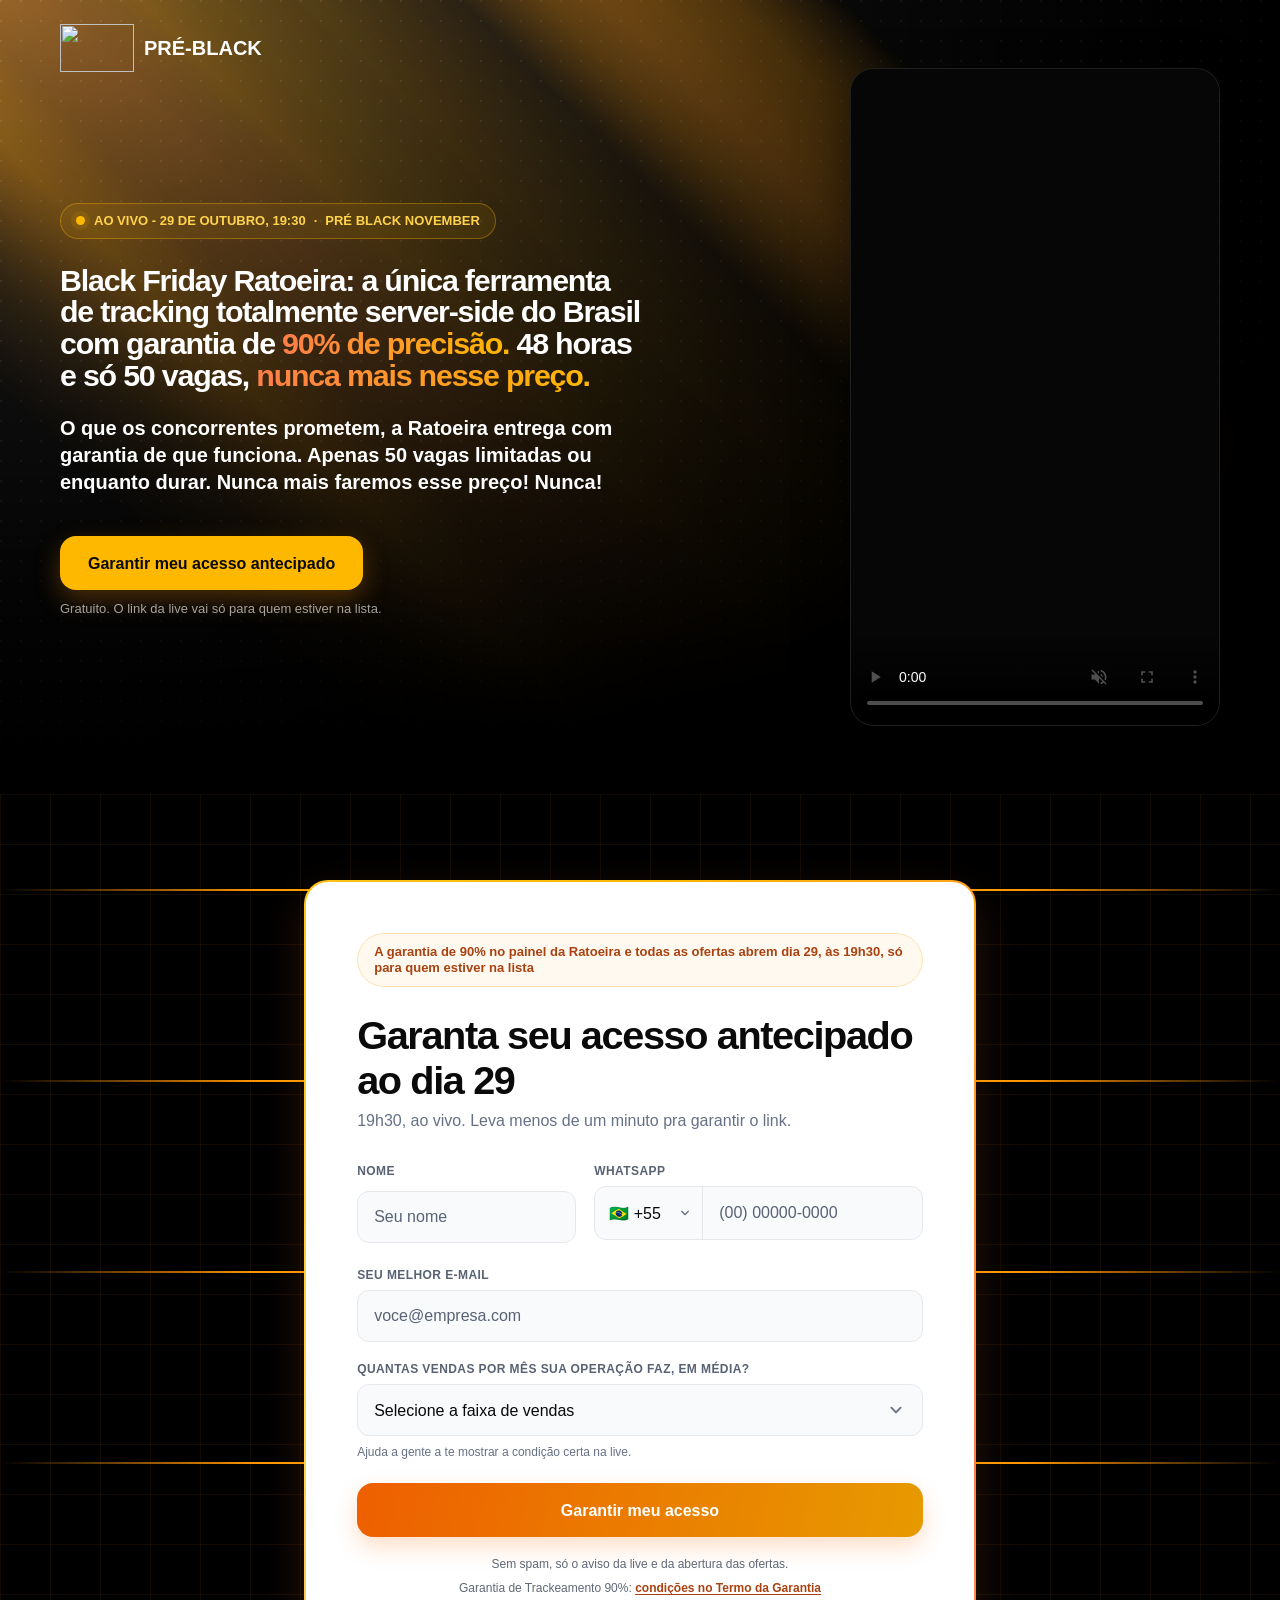
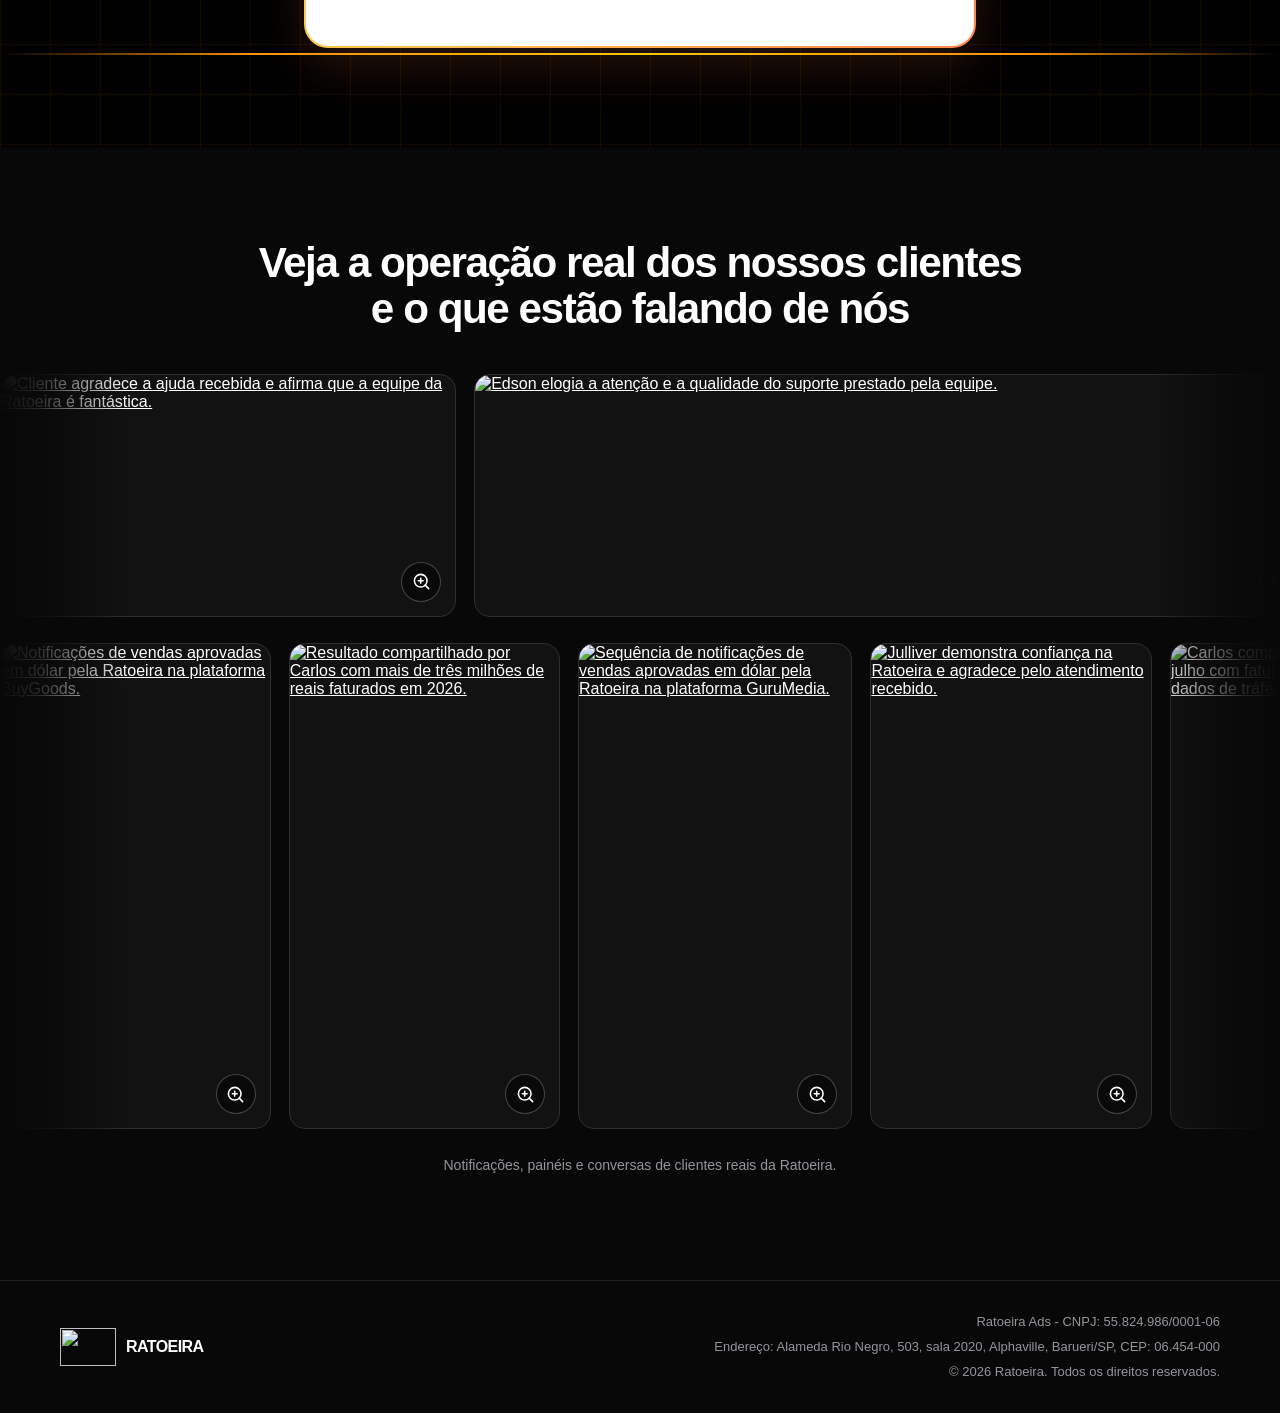
==== index.html @ d74f78f3 "feat: versão 3 (variante A/B) — headline de oferta direta, prova de escassez e novo background da se" ====
<!doctype html>
<html lang="pt-BR">
  <head>
    <!-- Google Tag Manager -->
    <script>(function(w,d,s,l,i){w[l]=w[l]||[];w[l].push({'gtm.start':new Date().getTime(),event:'gtm.js'});var f=d.getElementsByTagName(s)[0],j=d.createElement(s),dl=l!='dataLayer'?'&l='+l:'';j.async=true;j.src='https://www.googletagmanager.com/gtm.js?id='+i+dl;f.parentNode.insertBefore(j,f);})(window,document,'script','dataLayer','GTM-W9MQ5VQT');</script>
    <!-- End Google Tag Manager -->
    <meta charset="utf-8" />
    <meta name="viewport" content="width=device-width, initial-scale=1" />
    <meta name="theme-color" content="#fff7ed" />
    <meta name="description" content="Pré-Black Ratoeira · 29/10 às 19h30 | Garantia de 90% de trackeamento" />
    <meta property="og:title" content="Pré-Black Ratoeira · 29/10 às 19h30 | Garantia de 90% de trackeamento" />
    <meta property="og:description" content="Pré-Black Ratoeira · 29/10 às 19h30 | Garantia de 90% de trackeamento" />
    <meta property="og:type" content="website" />
    <meta property="og:url" content="https://black-ratoeira.com.br" />
    <title>Pré-Black Ratoeira · 29/10 às 19h30 | Garantia de 90% de trackeamento</title>
    <link rel="canonical" href="https://black-ratoeira.com.br" />
    <link rel="icon" href="assets/favicon.ico" sizes="any" />
    <link rel="icon" type="image/png" sizes="32x32" href="assets/favicon-32x32.png" />
    <link rel="apple-touch-icon" sizes="180x180" href="assets/apple-touch-icon.png" />
    <link rel="preload" href="assets/hero-video-poster.webp?v=2" as="image" type="image/webp" />
    <link rel="preload" href="assets/ratoeira-mark.png" as="image" />
    <link rel="preload" href="assets/inter-extra-bold.ttf" as="font" type="font/ttf" crossorigin />
    <link rel="stylesheet" href="styles.css?v=21" />
    <script src="script.js?v=8" defer></script>
    <script src="scanner.js" defer></script>
    <script src="testimonials.js?v=12" defer></script>
  </head>
  <body id="top">
    <!-- Google Tag Manager (noscript) -->
    <noscript><iframe src="https://www.googletagmanager.com/ns.html?id=GTM-W9MQ5VQT" height="0" width="0" style="display:none;visibility:hidden"></iframe></noscript>
    <!-- End Google Tag Manager (noscript) -->
    <!--
      THESIS: A campanha transforma dado real em decisão clara, sem reproduzir a landing page genérica de contagem regressiva e desconto inventado.
      OWN-WORLD: Creme pontilhado, preto profundo, dourado e laranja; tipografia sans pesada, superfícies brancas suaves e controles compactos.
      STORY: O visitante entende a oferta, identifica Ads/Pages/Hub, cadastra seu interesse e encontra prova social editorial para futura validação.
      FIRST VIEWPORT: Logo e argumento à esquerda, vídeo vertical à direita e CTA visível sem rolagem; largura contida para monitores grandes.
      FORM: Página de captação direta, primeira estrutura derivada do screenshot aprovado; seed key: supplied-current-page-recreation.
      FINISH: unreviewed and undocumented is unfinished; this build ends with the finish review, the verdict, and DESIGN.md
    -->
    <svg class="icon-defs" aria-hidden="true">
      <symbol id="star-icon" viewBox="0 0 24 24">
        <path d="m12 2.6 2.83 5.74 6.34.92-4.59 4.47 1.08 6.31L12 17.06l-5.66 2.98 1.08-6.31-4.59-4.47 6.34-.92L12 2.6Z" />
      </symbol>
      <symbol id="zoom-in-icon" viewBox="0 0 24 24">
        <circle cx="11" cy="11" r="8" />
        <path d="m21 21-4.35-4.35M11 8v6M8 11h6" />
      </symbol>
    </svg>
    <a class="skip-link" href="#oferta">Ir para o formulário</a>

    <main>
      <section class="hero" aria-labelledby="hero-title">
        <div class="hero__bg" aria-hidden="true">
          <div class="hero__streak hero__streak--1"></div>
          <div class="hero__streak hero__streak--2"></div>
          <div class="hero__streak hero__streak--3"></div>
          <div class="hero__streak hero__streak--4"></div>
          <div class="hero__streak hero__streak--5"></div>
          <div class="hero__dots"></div>
        </div>
        <div class="container hero__grid">
          <div class="hero__copy">
            <a class="brand" href="#top" aria-label="Pré-Black — início">
              <img src="assets/ratoeira-mark.png" width="660" height="467" alt="" />
              <span>PRÉ-BLACK</span>
            </a>

            <p class="campaign-badge">
              <span class="campaign-badge__dot" aria-hidden="true"></span>
              <span class="campaign-badge__copy">
                <span>AO VIVO - 29 DE OUTUBRO, 19:30</span>
                <span class="campaign-badge__separator" aria-hidden="true">·</span>
                <span>PRÉ BLACK NOVEMBER</span>
              </span>
            </p>

            <h1 id="hero-title" class="hero-title--v3">
              <span class="hero-title__line">Black Friday Ratoeira: a única ferramenta de</span>
              <span class="hero-title__line">tracking totalmente server-side do Brasil</span>
              <span class="hero-title__line">com garantia de <em>90% de precisão.</em></span>
              <span class="hero-title__line hero-title__line--break">48 horas e só 50 vagas,</span>
              <span class="hero-title__line"><em>nunca mais nesse preço.</em></span>
            </h1>
            <p class="hero__lead">O que os concorrentes prometem, a Ratoeira entrega com garantia de que funciona. Apenas 50 vagas limitadas ou enquanto durar. Nunca mais faremos esse preço! Nunca!</p>
            <a class="button button--primary" href="#oferta" data-track="hero-cta">Garantir meu acesso antecipado</a>
            <p class="hero__microcopy">Gratuito. O link da live vai só para quem estiver na lista.</p>
          </div>

          <div class="video-card">
            <video controls autoplay muted playsinline preload="auto" poster="assets/hero-video-poster.webp?v=2" aria-label="Vídeo sobre a garantia de trackeamento da Ratoeira">
              <source src="assets/hero-video.mp4" type="video/mp4" />
              Seu navegador não suporta a reprodução deste vídeo.
            </video>
          </div>
        </div>
      </section>

      <section class="offer" id="oferta" aria-labelledby="offer-title">
        <div class="offer__bg" aria-hidden="true">
          <canvas id="offer-scanner"></canvas>
          <div class="offer-v3-bg"></div>
          <div class="offer-v3-grid"></div>
          <div class="offer-v3-lines">
            <div class="offer-v3-lines__row" style="top: 10%"><div class="offer-v3-beam"></div></div>
            <div class="offer-v3-lines__row" style="top: 30%"><div class="offer-v3-beam"></div></div>
            <div class="offer-v3-lines__row" style="top: 50%"><div class="offer-v3-beam"></div></div>
            <div class="offer-v3-lines__row" style="top: 70%"><div class="offer-v3-beam"></div></div>
            <div class="offer-v3-lines__row" style="top: 90%"><div class="offer-v3-beam"></div></div>
          </div>
          <div class="offer-v3-corners">
            <svg class="offer-v3-corners__svg offer-v3-corners__svg--left" viewBox="0 0 120 60" stroke="#ff9500" stroke-width="2" fill="none" stroke-dasharray="50"><path d="M120 0 L20 0 Q0 0 0 20 L0 60" /></svg>
            <svg class="offer-v3-corners__svg offer-v3-corners__svg--right" viewBox="0 0 120 60" stroke="#ff9500" stroke-width="2" fill="none" stroke-dasharray="50"><path d="M120 0 L20 0 Q0 0 0 20 L0 60" /></svg>
          </div>
        </div>
        <div class="form-card">
          <p class="form-card__badge">A garantia de 90% no painel da Ratoeira e todas as ofertas abrem dia 29, às 19h30, só para quem estiver na lista</p>
          <h2 id="offer-title">Garanta seu acesso antecipado ao dia 29</h2>
          <p class="form-card__intro">19h30, ao vivo. Leva menos de um minuto pra garantir o link.</p>

          <form class="lead-form" name="black-friday-leads" method="post" action="/" data-netlify="true" data-webhook="https://n8n.srv1145908.hstgr.cloud/webhook/black-friday-2026" netlify-honeypot="website">
            <input type="hidden" name="form-name" value="black-friday-leads" />
            <input type="hidden" name="lead_id" />
            <p class="honeypot"><label>Não preencha este campo: <input name="website" autocomplete="off" tabindex="-1" /></label></p>
            <input type="hidden" name="utm_source" />
            <input type="hidden" name="utm_medium" />
            <input type="hidden" name="utm_campaign" />
            <input type="hidden" name="utm_term" />
            <input type="hidden" name="utm_content" />

            <div class="form-row">
              <div class="field">
                <label for="name">Nome</label>
                <input id="name" name="name" type="text" autocomplete="name" placeholder="Seu nome" required />
              </div>
              <div class="field">
                <label for="whatsapp">WhatsApp</label>
                <div class="phone-group">
                  <div class="select-wrap phone-group__ddi">
                    <select id="ddi" name="ddi" aria-label="DDI do país">
                      <option value="+55" selected>🇧🇷 +55</option>
                      <option value="+351">🇵🇹 +351</option>
                      <option value="+1">🇺🇸 +1</option>
                      <option value="+54">🇦🇷 +54</option>
                      <option value="+56">🇨🇱 +56</option>
                      <option value="+57">🇨🇴 +57</option>
                      <option value="+52">🇲🇽 +52</option>
                      <option value="+598">🇺🇾 +598</option>
                      <option value="+595">🇵🇾 +595</option>
                      <option value="+51">🇵🇪 +51</option>
                      <option value="+34">🇪🇸 +34</option>
                      <option value="+44">🇬🇧 +44</option>
                      <option value="+49">🇩🇪 +49</option>
                      <option value="+33">🇫🇷 +33</option>
                      <option value="+39">🇮🇹 +39</option>
                    </select>
                    <svg viewBox="0 0 24 24" aria-hidden="true"><path d="m7 9.5 5 5 5-5" fill="none" stroke="currentColor" stroke-width="2" stroke-linecap="round" stroke-linejoin="round" /></svg>
                  </div>
                  <input id="whatsapp" name="whatsapp" type="tel" inputmode="tel" autocomplete="tel-national" placeholder="(00) 00000-0000" aria-describedby="whatsapp-help whatsapp-error" required />
                </div>
                <span class="sr-only" id="whatsapp-help">Informe DDD e número do WhatsApp.</span>
                <span class="field-error" id="whatsapp-error"></span>
              </div>
            </div>

            <div class="field">
              <label for="email">Seu melhor e-mail</label>
              <input id="email" name="email" type="email" autocomplete="email" placeholder="voce@empresa.com" required />
            </div>

            <div class="field">
              <label for="vendas">Quantas vendas por mês sua operação faz, em média?</label>
              <div class="select-wrap">
                <select id="vendas" name="vendas" aria-describedby="vendas-help" required>
                  <option value="" selected disabled>Selecione a faixa de vendas</option>
                  <option value="Até 1.000">Até 1.000</option>
                  <option value="De 1.000 a 2.500">De 1.000 a 2.500</option>
                  <option value="De 2.500 a 5.000">De 2.500 a 5.000</option>
                  <option value="De 5.000 a 15.000">De 5.000 a 15.000</option>
                  <option value="Acima de 15.000">Acima de 15.000</option>
                </select>
                <svg viewBox="0 0 24 24" aria-hidden="true"><path d="m7 9.5 5 5 5-5" fill="none" stroke="currentColor" stroke-width="2" stroke-linecap="round" stroke-linejoin="round" /></svg>
              </div>
              <span class="field-help" id="vendas-help">Ajuda a gente a te mostrar a condição certa na live.</span>
            </div>

            <button class="button button--submit" type="submit" data-track="form-submit">
              <span>Garantir meu acesso</span>
              <span class="button__loader" aria-hidden="true"></span>
            </button>
            <p class="form-message" role="status" aria-live="polite"></p>
            <p class="privacy-note">
              Sem spam, só o aviso da live e da abertura das ofertas.
              <span class="privacy-note__terms">Garantia de Trackeamento 90%: <a href="/termo-garantia" target="_blank" rel="noopener noreferrer">condições no <span class="privacy-note__terms-title">Termo da Garantia</span></a></span>
            </p>
          </form>
        </div>
      </section>

      <section class="testimonials" aria-labelledby="testimonials-title">
        <div class="container testimonials__inner">
          <div class="testimonials__header">
            <h2 id="testimonials-title">Veja a operação real dos nossos clientes<br />e o que estão falando de nós</h2>
          </div>
        </div>

        <div class="testimonial-marquee testimonial-marquee--landscape" tabindex="0" aria-label="Depoimentos horizontais em movimento. No celular, deslize para navegar mais rápido; mantenha o foco para pausar.">
          <div class="testimonial-track">
            <div class="testimonial-set">
              <a class="testimonial-card testimonial-card--landscape" style="--testimonial-ratio: 559 / 298" href="assets/testimonial-feedback-fantasticos.webp" target="_blank" rel="noopener" aria-label="Abrir o depoimento sobre o atendimento em tamanho completo">
                <img src="assets/testimonial-feedback-fantasticos.webp" width="559" height="298" loading="lazy" decoding="async" alt="Cliente agradece a ajuda recebida e afirma que a equipe da Ratoeira é fantástica." />
                <span class="testimonial-card__zoom" aria-hidden="true"><svg><use href="#zoom-in-icon" /></svg></span>
              </a>
              <a class="testimonial-card testimonial-card--landscape" style="--testimonial-ratio: 1055 / 305" href="assets/testimonial-edson-suporte.webp" target="_blank" rel="noopener" aria-label="Abrir o depoimento de Edson em tamanho completo">
                <img src="assets/testimonial-edson-suporte.webp" width="1055" height="305" loading="lazy" decoding="async" alt="Edson elogia a atenção e a qualidade do suporte prestado pela equipe." />
                <span class="testimonial-card__zoom" aria-hidden="true"><svg><use href="#zoom-in-icon" /></svg></span>
              </a>
              <a class="testimonial-card testimonial-card--landscape" style="--testimonial-ratio: 1215 / 399" href="assets/testimonial-luise-atendimento.webp" target="_blank" rel="noopener" aria-label="Abrir o depoimento sobre o atendimento de Luise em tamanho completo">
                <img src="assets/testimonial-luise-atendimento.webp" width="1215" height="399" loading="lazy" decoding="async" alt="Cliente compara o atendimento da Ratoeira com outra ferramenta e dá nota máxima à equipe." />
                <span class="testimonial-card__zoom" aria-hidden="true"><svg><use href="#zoom-in-icon" /></svg></span>
              </a>
            </div>
          </div>
        </div>

        <div class="testimonial-marquee testimonial-marquee--portrait" tabindex="0" aria-label="Depoimentos verticais em movimento. No celular, deslize para navegar mais rápido; mantenha o foco para pausar.">
          <div class="testimonial-track">
            <div class="testimonial-set">
              <a class="testimonial-card testimonial-card--portrait" style="--testimonial-ratio: 937 / 1683" href="assets/testimonial-vendas-buygoods.webp" target="_blank" rel="noopener" aria-label="Abrir o registro de vendas aprovadas na BuyGoods em tamanho completo">
                <img src="assets/testimonial-vendas-buygoods.webp" width="937" height="1683" loading="lazy" decoding="async" alt="Notificações de vendas aprovadas em dólar pela Ratoeira na plataforma BuyGoods." />
                <span class="testimonial-card__zoom" aria-hidden="true"><svg><use href="#zoom-in-icon" /></svg></span>
              </a>
              <a class="testimonial-card testimonial-card--portrait" style="--testimonial-ratio: 938 / 1682" href="assets/testimonial-faturamento-carlos.webp" target="_blank" rel="noopener" aria-label="Abrir o resultado de faturamento de Carlos em tamanho completo">
                <img src="assets/testimonial-faturamento-carlos.webp" width="938" height="1682" loading="lazy" decoding="async" alt="Resultado compartilhado por Carlos com mais de três milhões de reais faturados em 2026." />
                <span class="testimonial-card__zoom" aria-hidden="true"><svg><use href="#zoom-in-icon" /></svg></span>
              </a>
              <a class="testimonial-card testimonial-card--portrait" style="--testimonial-ratio: 941 / 1668" href="assets/testimonial-vendas-gurumedia.webp" target="_blank" rel="noopener" aria-label="Abrir o registro de vendas aprovadas na GuruMedia em tamanho completo">
                <img src="assets/testimonial-vendas-gurumedia.webp" width="941" height="1668" loading="lazy" decoding="async" alt="Sequência de notificações de vendas aprovadas em dólar pela Ratoeira na plataforma GuruMedia." />
                <span class="testimonial-card__zoom" aria-hidden="true"><svg><use href="#zoom-in-icon" /></svg></span>
              </a>
              <a class="testimonial-card testimonial-card--portrait" style="--testimonial-ratio: 1080 / 1865" href="assets/testimonial-julliver-atendimento.webp" target="_blank" rel="noopener" aria-label="Abrir o depoimento de Julliver em tamanho completo">
                <img src="assets/testimonial-julliver-atendimento.webp" width="1080" height="1865" loading="lazy" decoding="async" alt="Julliver demonstra confiança na Ratoeira e agradece pelo atendimento recebido." />
                <span class="testimonial-card__zoom" aria-hidden="true"><svg><use href="#zoom-in-icon" /></svg></span>
              </a>
              <a class="testimonial-card testimonial-card--portrait" style="--testimonial-ratio: 951 / 1711" href="assets/testimonial-faturamento-julho-carlos.webp" target="_blank" rel="noopener" aria-label="Abrir o resultado de faturamento de julho de Carlos em tamanho completo">
                <img src="assets/testimonial-faturamento-julho-carlos.webp" width="951" height="1711" loading="lazy" decoding="async" alt="Carlos compartilha o resultado de julho com faturamento em dólar e dados de tráfego." />
                <span class="testimonial-card__zoom" aria-hidden="true"><svg><use href="#zoom-in-icon" /></svg></span>
              </a>
              <a class="testimonial-card testimonial-card--portrait" style="--testimonial-ratio: 952 / 1672" href="assets/testimonial-vendas-mediascalers.webp" target="_blank" rel="noopener" aria-label="Abrir o registro de vendas da MediaScalers em tamanho completo">
                <img src="assets/testimonial-vendas-mediascalers.webp" width="952" height="1672" loading="lazy" decoding="async" alt="Sequência de notificações de vendas em dólar pela Ratoeira nas plataformas MediaScalers e GuruMedia." />
                <span class="testimonial-card__zoom" aria-hidden="true"><svg><use href="#zoom-in-icon" /></svg></span>
              </a>
              <a class="testimonial-card testimonial-card--portrait" style="--testimonial-ratio: 937 / 1671" href="assets/testimonial-vendas-buygoods-agosto.webp" target="_blank" rel="noopener" aria-label="Abrir o registro de vendas da BuyGoods em agosto em tamanho completo">
                <img src="assets/testimonial-vendas-buygoods-agosto.webp" width="937" height="1671" loading="lazy" decoding="async" alt="Notificações de vendas aprovadas em dólar pela Ratoeira na BuyGoods em agosto." />
                <span class="testimonial-card__zoom" aria-hidden="true"><svg><use href="#zoom-in-icon" /></svg></span>
              </a>
            </div>
          </div>
        </div>
        <p class="container testimonials__caption">Notificações, painéis e conversas de clientes reais da Ratoeira.</p>
        <a class="container mobile-cta" href="#oferta" data-track="mobile-testimonials-cta">Garantir meu acesso antecipado</a>
      </section>
    </main>

    <footer class="footer">
      <div class="container footer__inner">
        <a class="brand brand--inverse" href="#top" aria-label="Ratoeira — voltar ao início">
          <img src="assets/ratoeira-mark.png" width="660" height="467" alt="" />
          <span>RATOEIRA</span>
        </a>
        <div class="footer__legal">
          <p>Ratoeira Ads - CNPJ: 55.824.986/0001-06</p>
          <address>Endereço: Alameda Rio Negro, 503, sala 2020, Alphaville, Barueri/SP, CEP: 06.454-000</address>
          <p>© 2026 Ratoeira. Todos os direitos reservados.</p>
        </div>
      </div>
    </footer>
  </body>
</html>
---- styles.css ----
@font-face {
  font-family: "Inter Local";
  src: url("assets/inter-regular.ttf") format("truetype");
  font-style: normal;
  font-weight: 400;
  font-display: swap;
}

@font-face {
  font-family: "Inter Local";
  src: url("assets/inter-extra-bold.ttf") format("truetype");
  font-style: normal;
  font-weight: 700 900;
  font-display: swap;
}

:root {
  --brand-gold: #ffb800;
  --brand-orange: #ff7e4a;
  --ink: #0a0a0a;
  --muted: #667085;
  --cream: #fff8ee;
  --surface-alt: #f7f8fa;
  --line: #e5e7eb;
  --radius-sm: 12px;
  --radius-md: 16px;
  --radius-lg: 24px;
  --space-xs: 8px;
  --space-lg: 24px;
  --space-xl: 28px;
  --shadow-card: 0 18px 48px rgba(255, 126, 74, 0.16), 0 6px 20px rgba(10, 10, 10, 0.06);
  --shadow-button: 0 10px 26px rgba(255, 151, 24, 0.28);
  --container: 1160px;
  color-scheme: light;
  font-family: "Inter Local", Inter, ui-sans-serif, -apple-system, BlinkMacSystemFont, "Segoe UI", sans-serif;
  font-synthesis: none;
}

* { box-sizing: border-box; }
html { scroll-behavior: smooth; }
body {
  margin: 0;
  min-width: 0;
  background: var(--ink);
  color: var(--ink);
  -webkit-font-smoothing: antialiased;
  text-rendering: optimizeLegibility;
}
body, button, input, select { font: inherit; }
::selection { background: var(--brand-gold); color: var(--ink); }
:focus-visible { outline: 3px solid rgba(255, 126, 74, 0.52); outline-offset: 4px; }
a { color: inherit; }
img, svg { display: block; }
.icon-defs { position: absolute; width: 0; height: 0; overflow: hidden; }
.container { width: min(calc(100% - 48px), var(--container)); margin-inline: auto; }

.skip-link {
  position: fixed;
  z-index: 100;
  top: 12px;
  left: 12px;
  padding: 12px 16px;
  border-radius: var(--radius-sm);
  background: var(--ink);
  color: #fff;
  font-weight: 700;
  transform: translateY(-160%);
}
.skip-link:focus { transform: translateY(0); }

.hero {
  position: relative;
  isolation: isolate;
  overflow: hidden;
  min-height: 700px;
  background: #000;
  color: #fff;
}

/* Padrão escuro elegante com faixas inclinadas nas cores do DS (gold/orange) */
.hero__bg {
  position: absolute;
  z-index: -1;
  inset: 0;
  background: radial-gradient(100% 100% at 0% 0%, rgb(46, 46, 46) 0%, rgb(0, 0, 0) 100%);
  -webkit-mask: radial-gradient(125% 100% at 0% 0%, rgb(0, 0, 0) 0%, rgba(0, 0, 0, 0.224) 88.29%, rgba(0, 0, 0, 0) 100%);
  mask: radial-gradient(125% 100% at 0% 0%, rgb(0, 0, 0) 0%, rgba(0, 0, 0, 0.224) 88.29%, rgba(0, 0, 0, 0) 100%);
}
.hero__streak {
  position: absolute;
  inset: 0;
  opacity: 0.2;
  transform: skewX(45deg);
  background: linear-gradient(var(--brand-gold) 0%, rgba(255, 184, 0, 0) 100%);
}
.hero__streak--2, .hero__streak--4 {
  background: linear-gradient(var(--brand-orange) 0%, rgba(255, 126, 74, 0) 100%);
}
.hero__streak--1 {
  -webkit-mask: linear-gradient(90deg, rgba(0, 0, 0, 0) 0%, rgb(0, 0, 0) 20%, rgba(0, 0, 0, 0) 36%, rgb(0, 0, 0) 55%, rgba(0, 0, 0, 0.13) 67%, rgb(0, 0, 0) 78%, rgba(0, 0, 0, 0) 97%);
  mask: linear-gradient(90deg, rgba(0, 0, 0, 0) 0%, rgb(0, 0, 0) 20%, rgba(0, 0, 0, 0) 36%, rgb(0, 0, 0) 55%, rgba(0, 0, 0, 0.13) 67%, rgb(0, 0, 0) 78%, rgba(0, 0, 0, 0) 97%);
}
.hero__streak--2 {
  -webkit-mask: linear-gradient(90deg, rgba(0, 0, 0, 0) 11%, rgb(0, 0, 0) 25%, rgba(0, 0, 0, 0.55) 41%, rgba(0, 0, 0, 0.13) 67%, rgb(0, 0, 0) 78%, rgba(0, 0, 0, 0) 97%);
  mask: linear-gradient(90deg, rgba(0, 0, 0, 0) 11%, rgb(0, 0, 0) 25%, rgba(0, 0, 0, 0.55) 41%, rgba(0, 0, 0, 0.13) 67%, rgb(0, 0, 0) 78%, rgba(0, 0, 0, 0) 97%);
}
.hero__streak--3 {
  -webkit-mask: linear-gradient(90deg, rgba(0, 0, 0, 0) 9%, rgb(0, 0, 0) 20%, rgba(0, 0, 0, 0.55) 28%, rgba(0, 0, 0, 0.424) 40%, rgb(0, 0, 0) 48%, rgba(0, 0, 0, 0.267) 54%, rgba(0, 0, 0, 0.13) 78%, rgb(0, 0, 0) 88%, rgba(0, 0, 0, 0) 97%);
  mask: linear-gradient(90deg, rgba(0, 0, 0, 0) 9%, rgb(0, 0, 0) 20%, rgba(0, 0, 0, 0.55) 28%, rgba(0, 0, 0, 0.424) 40%, rgb(0, 0, 0) 48%, rgba(0, 0, 0, 0.267) 54%, rgba(0, 0, 0, 0.13) 78%, rgb(0, 0, 0) 88%, rgba(0, 0, 0, 0) 97%);
}
.hero__streak--4 {
  -webkit-mask: linear-gradient(90deg, rgba(0, 0, 0, 0) 0%, rgb(0, 0, 0) 17%, rgba(0, 0, 0, 0.55) 26%, rgb(0, 0, 0) 35%, rgba(0, 0, 0, 0) 47%, rgba(0, 0, 0, 0.13) 69%, rgb(0, 0, 0) 79%, rgba(0, 0, 0, 0) 97%);
  mask: linear-gradient(90deg, rgba(0, 0, 0, 0) 0%, rgb(0, 0, 0) 17%, rgba(0, 0, 0, 0.55) 26%, rgb(0, 0, 0) 35%, rgba(0, 0, 0, 0) 47%, rgba(0, 0, 0, 0.13) 69%, rgb(0, 0, 0) 79%, rgba(0, 0, 0, 0) 97%);
}
.hero__streak--5 {
  -webkit-mask: linear-gradient(90deg, rgba(0, 0, 0, 0) 0%, rgb(0, 0, 0) 20%, rgba(0, 0, 0, 0.55) 27%, rgb(0, 0, 0) 42%, rgba(0, 0, 0, 0) 48%, rgba(0, 0, 0, 0.13) 67%, rgb(0, 0, 0) 74%, rgb(0, 0, 0) 82%, rgba(0, 0, 0, 0.47) 88%, rgba(0, 0, 0, 0) 97%);
  mask: linear-gradient(90deg, rgba(0, 0, 0, 0) 0%, rgb(0, 0, 0) 20%, rgba(0, 0, 0, 0.55) 27%, rgb(0, 0, 0) 42%, rgba(0, 0, 0, 0) 48%, rgba(0, 0, 0, 0.13) 67%, rgb(0, 0, 0) 74%, rgb(0, 0, 0) 82%, rgba(0, 0, 0, 0.47) 88%, rgba(0, 0, 0, 0) 97%);
}
.hero__dots {
  position: absolute;
  inset: 0;
  opacity: 0.2;
  background-image: radial-gradient(circle at 1px 1px, rgba(255, 255, 255, 0.5) 1px, transparent 0);
  background-size: 20px 20px;
}
.hero__grid {
  display: grid;
  grid-template-columns: minmax(0, 1fr) minmax(330px, 408px);
  gap: clamp(70px, 9vw, 140px);
  align-items: center;
  min-height: 700px;
  padding-block: 68px;
}
.hero__copy { max-width: 610px; }
.brand {
  display: inline-flex;
  align-items: center;
  gap: 10px;
  width: fit-content;
  margin-bottom: 40px;
  color: var(--ink);
  text-decoration: none;
}
.brand img { width: 74px; height: 48px; object-fit: contain; object-position: center; }
.brand span { font-size: 1.25rem; font-weight: 900; letter-spacing: -0.035em; }
.campaign-badge, .form-card__badge {
  display: inline-flex;
  align-items: center;
  width: fit-content;
  margin: 0;
  border: 1px solid #ffe1b0;
  border-radius: 999px;
  background: rgba(255, 249, 239, 0.92);
  color: #a94210;
  font-size: 0.8125rem;
  font-weight: 700;
  line-height: 1.25;
}
.campaign-badge { gap: 9px; padding: 9px 15px; }
.campaign-badge__dot {
  width: 9px;
  height: 9px;
  flex: 0 0 auto;
  border-radius: 50%;
  background: var(--brand-gold);
  box-shadow: 0 0 0 5px rgba(255, 184, 0, 0.1);
}
.campaign-badge__copy { display: inline-flex; gap: var(--space-xs); }
h1, h2, p { text-wrap: pretty; }
h1 {
  max-width: 13.5ch;
  margin: 26px 0 24px;
  font-size: clamp(3rem, 4.1vw, 4.5rem);
  font-weight: 900;
  line-height: 1.04;
  letter-spacing: -0.04em;
  text-wrap: balance;
}
h1 em { display: block; color: #d95700; font-style: normal; }
.hero h1 { color: #fff; }
.hero h1 em {
  display: inline;
  background: linear-gradient(90deg, var(--brand-orange), var(--brand-gold));
  -webkit-background-clip: text;
  background-clip: text;
  color: transparent;
}
.hero-title__line { display: inline; }
/* V3 — headline longo da oferta direta: flui como parágrafo, com quebra antes da escassez */
.hero-title--v3 { max-width: 24ch; font-size: clamp(1.7rem, 5vw, 2.3rem); }
.hero-title--v3 .hero-title__line--break { display: block; margin-top: 0.4em; }
@media (min-width: 961px) {
  .hero-title--v3 { max-width: none; font-size: clamp(1.9rem, 2.3vw, 2.4rem); }
  .hero-title--v3 .hero-title__line { display: inline; white-space: normal; }
}
.hero .brand { color: #fff; }
.hero .brand span { font-family: "Inter Local", Inter, ui-sans-serif, -apple-system, BlinkMacSystemFont, "Segoe UI", sans-serif; letter-spacing: 0; }
/* Logo fixado no topo esquerdo, alinhado à borda do container */
.hero .brand {
  position: absolute;
  z-index: 2;
  top: var(--space-lg);
  left: max(24px, calc((100% - var(--container)) / 2));
  margin-bottom: 0;
}
.hero .campaign-badge {
  border-color: rgba(255, 184, 0, 0.35);
  background: rgba(255, 184, 0, 0.08);
  color: #ffd34d;
}
.hero .hero__lead { color: #fff; }
.hero .hero__description { color: rgba(255, 255, 255, 0.65); }
.hero__lead { margin: 0 0 12px; font-size: 1.25rem; font-weight: 800; line-height: 1.35; }
.hero__description { max-width: 54ch; margin: 0; color: var(--muted); font-size: 1.0625rem; line-height: 1.55; }
.hero__description strong { color: #fff; font-weight: 800; }
.hero__microcopy { margin: 10px 0 0; color: rgba(255, 255, 255, 0.62); font-size: 0.8125rem; line-height: 1.45; }
.button {
  display: inline-flex;
  align-items: center;
  justify-content: center;
  min-height: 54px;
  border: 0;
  border-radius: var(--radius-md);
  font-weight: 800;
  line-height: 1.2;
  text-align: center;
  text-decoration: none;
  cursor: pointer;
  transition: transform 180ms ease, box-shadow 180ms ease, background-color 180ms ease;
}
.button:hover { transform: translateY(-2px); }
.button:active { transform: translateY(0); }
.button--primary { margin-top: 28px; padding: 0 28px; background: var(--brand-gold); color: var(--ink); box-shadow: var(--shadow-button); }
.button--primary:hover { background: #ffc129; box-shadow: 0 14px 32px rgba(255, 151, 24, 0.36); }

.video-card {
  position: relative;
  overflow: hidden;
  width: min(100%, 370px);
  aspect-ratio: 9 / 16;
  justify-self: end;
  border-radius: var(--radius-lg);
  border: 1px solid rgba(255, 255, 255, 0.1);
  background: #060606;
  box-shadow: 0 20px 50px rgba(0, 0, 0, 0.5);
}
.video-card video { display: block; width: 100%; height: 100%; background: #060606; object-fit: cover; }

.offer {
  position: relative;
  isolation: isolate;
  overflow: hidden;
  padding: 86px 24px 100px;
  background: #000;
}

/* Gradiente animado (shader): fundo branco do DS com gold em movimento */
.offer__bg {
  position: absolute;
  z-index: -1;
  inset: 0;
  overflow: hidden;
}
.offer__bg canvas {
  display: block;
  width: 100%;
  height: 100%;
}
/* V3 — background da seção de oferta (port do componente animated-background-lines):
   base preta, grid laranja em movimento, feixes horizontais e linhas de canto */
.offer-v3-bg { position: absolute; inset: 0; background: #000; }
.offer-v3-grid {
  position: absolute;
  inset: 0;
  background-image:
    linear-gradient(rgba(255, 149, 0, 0.07) 1px, transparent 1px),
    linear-gradient(90deg, rgba(255, 149, 0, 0.07) 1px, transparent 1px);
  background-size: 50px 50px;
  animation: v3-grid-move 20s linear infinite;
}
.offer-v3-lines { position: absolute; inset: 0; overflow: hidden; }
.offer-v3-lines__row { position: absolute; left: 0; width: 100%; height: 100px; }
.offer-v3-beam {
  position: absolute;
  top: 0;
  width: 100%;
  height: 2px;
  background: linear-gradient(90deg, transparent 0%, #ff9500 20%, #ffd700 50%, #ff9500 80%, transparent 100%);
  animation: v3-line-move 4s linear infinite;
}
.offer-v3-lines__row:nth-child(even) .offer-v3-beam { animation-direction: reverse; animation-delay: 2s; }
.offer-v3-corners {
  position: absolute;
  top: 50%;
  left: 50%;
  display: none;
  width: 300px;
  height: 100px;
  transform: translate(-50%, -50%);
}
.offer-v3-corners__svg {
  position: absolute;
  top: 50%;
  width: 120px;
  height: 60px;
  transform: translateY(-50%);
  animation: v3-corner-dash 6s linear infinite;
}
.offer-v3-corners__svg--left { left: -150px; }
.offer-v3-corners__svg--right { right: -150px; transform: translateY(-50%) scaleX(-1); animation-delay: 3s; }
@media (min-width: 768px) {
  .offer-v3-corners { display: block; }
}
@keyframes v3-line-move {
  0% { transform: translateX(-100%); }
  100% { transform: translateX(100%); }
}
@keyframes v3-grid-move {
  0% { background-position: 0 0; }
  100% { background-position: 50px 50px; }
}
@keyframes v3-corner-dash {
  0% { stroke-dashoffset: 0; }
  25% { stroke-dashoffset: 100; }
  50% { stroke-dashoffset: 200; }
  75% { stroke-dashoffset: 300; }
  100% { stroke-dashoffset: 400; }
}
/* Borda animada em gradiente gold → orange (DS) */
@property --card-angle {
  syntax: '<angle>';
  initial-value: 0deg;
  inherits: false;
}
.form-card {
  width: min(100%, 672px);
  margin-inline: auto;
  padding: clamp(30px, 4vw, 52px);
  border: 2px solid transparent;
  border-radius: var(--radius-lg);
  background:
    linear-gradient(#fff, #fff) padding-box,
    conic-gradient(from var(--card-angle, 0deg), var(--brand-gold), var(--brand-orange), #ffd34d, var(--brand-gold)) border-box;
  box-shadow: var(--shadow-card);
  animation: card-border-spin 6s linear infinite;
}
@keyframes card-border-spin {
  to { --card-angle: 360deg; }
}
.form-card__badge { max-width: 100%; padding: 10px 16px; }
.form-card h2 { margin: 26px 0 10px; font-size: clamp(2rem, 3.1vw, 2.5rem); font-weight: 900; line-height: 1.12; letter-spacing: -0.035em; }
.form-card__intro { margin: 0 0 34px; color: var(--muted); font-size: 1rem; }
.lead-form { display: grid; gap: 20px; }
.form-row { display: grid; grid-template-columns: minmax(0, 0.8fr) minmax(0, 1.2fr); gap: 18px; }
.field { display: grid; gap: 8px; }
.field label { color: #596273; font-size: 0.75rem; font-weight: 800; letter-spacing: 0.035em; text-transform: uppercase; }
.field input, .field select {
  width: 100%;
  height: 52px;
  border: 1px solid var(--line);
  border-radius: var(--radius-sm);
  background: #f8fafc;
  color: var(--ink);
  padding-inline: 16px;
  outline: 0;
  transition: border-color 160ms ease, box-shadow 160ms ease, background-color 160ms ease;
}
.field input::placeholder { color: #586274; }
.field input:hover, .field select:hover { border-color: #cfd4dc; background: #fff; }
.field input:focus, .field select:focus { border-color: var(--brand-orange); background: #fff; box-shadow: 0 0 0 4px rgba(255, 126, 74, 0.14); }
.field input[aria-invalid="true"], .field select[aria-invalid="true"] { border-color: #d92d20; box-shadow: 0 0 0 4px rgba(217, 45, 32, 0.1); }
.select-wrap { position: relative; }
.select-wrap select { appearance: none; padding-right: 50px; }
.select-wrap svg { position: absolute; top: 50%; right: 16px; width: 22px; height: 22px; color: #667085; pointer-events: none; transform: translateY(-50%); }

/* WhatsApp: DDI e número em um único campo visual */
.phone-group {
  display: flex;
  align-items: stretch;
  border: 1px solid var(--line);
  border-radius: var(--radius-sm);
  background: #f8fafc;
  overflow: hidden;
  transition: border-color 160ms ease, box-shadow 160ms ease, background-color 160ms ease;
}
.phone-group:hover { border-color: #cfd4dc; background: #fff; }
.phone-group:focus-within { border-color: var(--brand-orange); background: #fff; box-shadow: 0 0 0 4px rgba(255, 126, 74, 0.14); }
.phone-group:has(input[aria-invalid="true"]) { border-color: #d92d20; box-shadow: 0 0 0 4px rgba(217, 45, 32, 0.1); }
.phone-group__ddi select {
  width: 108px;
  height: 100%;
  border: 0;
  border-right: 1px solid var(--line);
  border-radius: 0;
  background: transparent;
  padding-inline: 14px;
  padding-right: 36px;
  cursor: pointer;
  white-space: nowrap;
}
.phone-group__ddi select:focus { box-shadow: none; }
.phone-group__ddi svg { right: 10px; width: 16px; height: 16px; }
.phone-group input { flex: 1 1 auto; min-width: 0; border: 0; border-radius: 0; background: transparent; }
.phone-group input:hover, .phone-group input:focus { border-color: transparent; background: transparent; box-shadow: none; }
.button--submit { width: 100%; min-height: 54px; margin-top: 2px; background: linear-gradient(100deg, #ee5f00, #e79a00); color: #fff; box-shadow: 0 10px 22px rgba(255, 126, 38, 0.25); }
.button--submit:hover { box-shadow: 0 14px 28px rgba(255, 126, 38, 0.34); }
.button--submit[disabled] { cursor: wait; opacity: 0.68; transform: none; }
.button__loader { display: none; width: 18px; height: 18px; margin-left: 10px; border: 2px solid rgba(255, 255, 255, 0.45); border-top-color: #fff; border-radius: 50%; animation: spin 700ms linear infinite; }
.button--submit[aria-busy="true"] .button__loader { display: block; }
.form-message, .privacy-note { margin: 0; text-align: center; }
.form-message { display: none; color: #b42318; font-size: 0.875rem; font-weight: 700; }
.form-message.is-visible { display: block; }
.privacy-note { color: #5f6876; font-size: 0.75rem; }
.privacy-note__terms { display: block; margin-top: 10px; }
.privacy-note a { color: #a94210; font-weight: 700; text-underline-offset: 2px; }
.field-help { color: var(--muted); font-size: 0.75rem; line-height: 1.4; }
.field-error { min-height: 0; color: #b42318; font-size: 0.75rem; font-weight: 700; }
.field-error:not(:empty) { margin-top: 1px; }
.honeypot, .sr-only { position: absolute; overflow: hidden; width: 1px; height: 1px; padding: 0; margin: -1px; clip: rect(0, 0, 0, 0); white-space: nowrap; border: 0; }

.testimonials { overflow: hidden; padding: 92px 0 90px; background: #080808; color: #fff; }
.testimonials__header { display: flex; align-items: end; justify-content: center; gap: 32px; margin-bottom: 40px; }
.testimonials h2 { margin: 0; font-size: clamp(2.1rem, 3.3vw, 3rem); font-weight: 900; line-height: 1.08; letter-spacing: -0.035em; text-align: center; }
.testimonials__header > p { max-width: 39ch; margin: 0; color: #a7a7aa; font-size: 0.9rem; line-height: 1.5; text-align: right; }
.testimonials__caption { margin-top: 24px; color: #94949c; font-size: 0.875rem; line-height: 1.5; text-align: center; }
.testimonial-marquee { position: relative; width: 100%; overflow: hidden; padding: 2px 0; }
.testimonial-marquee + .testimonial-marquee { margin-top: 22px; }
.testimonial-marquee::before, .testimonial-marquee::after { position: absolute; z-index: 2; top: 0; bottom: 0; width: clamp(48px, 10vw, 140px); content: ""; pointer-events: none; }
.testimonial-marquee::before { left: 0; background: linear-gradient(90deg, #080808 0%, rgba(8, 8, 8, 0.86) 30%, transparent 100%); }
.testimonial-marquee::after { right: 0; background: linear-gradient(270deg, #080808 0%, rgba(8, 8, 8, 0.86) 30%, transparent 100%); }
.testimonial-track { --testimonial-gap: 18px; display: flex; width: max-content; gap: var(--testimonial-gap); }
.testimonial-marquee.is-ready .testimonial-track { animation: testimonial-marquee var(--testimonial-duration, 90s) linear infinite; }
.testimonial-marquee--portrait.is-ready .testimonial-track { animation-direction: reverse; }
.testimonial-marquee:hover .testimonial-track, .testimonial-marquee:focus-within .testimonial-track { animation-play-state: paused; }
.testimonial-marquee:focus-visible { outline: 3px solid rgba(255, 184, 0, 0.62); outline-offset: 6px; }
.testimonial-set { display: flex; flex: none; align-items: center; gap: var(--testimonial-gap); }
.testimonial-card { position: relative; display: block; flex: none; overflow: hidden; border: 1px solid #2f2f2f; border-radius: var(--radius-md); background: #121212; cursor: zoom-in; transition: border-color 180ms ease; }
.testimonial-card--landscape { height: clamp(210px, 19vw, 280px); aspect-ratio: var(--testimonial-ratio); }
.testimonial-card--portrait { height: clamp(400px, 38vw, 540px); aspect-ratio: var(--testimonial-ratio); }
.testimonial-card:hover { border-color: #5a5134; }
.testimonial-card:focus-visible { outline: 3px solid var(--brand-gold); outline-offset: 4px; }
.testimonial-card img { display: block; width: 100%; height: 100%; object-fit: contain; }
.testimonial-card__zoom { position: absolute; right: 14px; bottom: 14px; display: grid; width: 40px; height: 40px; border: 1px solid rgba(255, 255, 255, 0.24); border-radius: 50%; background: rgba(8, 8, 8, 0.82); color: #fff; place-items: center; }
.testimonial-card__zoom svg { width: 19px; height: 19px; fill: none; stroke: currentColor; stroke-width: 2; stroke-linecap: round; stroke-linejoin: round; }
.footer { border-top: 1px solid #202020; background: #080808; color: #fff; }
.footer__inner { display: flex; align-items: center; justify-content: space-between; gap: 28px; min-height: 132px; }
.brand--inverse { margin: 0; color: #fff; }
.brand--inverse img { width: 56px; height: 38px; }
.brand--inverse span { font-size: 1rem; }
.footer__legal { display: grid; max-width: 70ch; gap: 6px; text-align: right; }
.footer__legal p, .footer__legal address { margin: 0; color: #94949c; font-size: 0.8125rem; font-style: normal; line-height: 1.45; }
.mobile-cta { display: none; }

.thanks-page { min-height: 100vh; background-color: var(--cream); background-image: radial-gradient(circle, rgba(10, 10, 10, 0.085) 1px, transparent 1.1px); background-size: 40px 40px; }
.thanks { display: grid; min-height: 100vh; padding: 24px; place-items: center; }
.thanks__card { width: min(100%, 620px); padding: clamp(32px, 6vw, 64px); border-radius: var(--radius-lg); background: #fff; box-shadow: var(--shadow-card); }
.thanks__card > .brand { display: flex; }
.thanks__card h1 { max-width: none; margin-bottom: 18px; font-size: clamp(2.7rem, 7vw, 4.5rem); }
.thanks__card > p:not(.campaign-badge) { max-width: 54ch; margin: 0; color: var(--muted); font-size: 1.0625rem; line-height: 1.6; }
.thanks__card .group-cta { width: 100%; margin-top: 28px; }

.terms-page { background: #fff; color: var(--ink); }
.terms-header { position: sticky; z-index: 30; top: 0; border-bottom: 1px solid var(--line); background: rgba(255, 255, 255, 0.96); }
.terms-header__inner { display: flex; align-items: center; justify-content: space-between; gap: 24px; min-height: 78px; }
.terms-header .brand { margin: 0; }
.terms-header .brand img { width: 58px; height: 40px; }
.terms-header .brand span { font-size: 1rem; letter-spacing: 0; }
.terms-header__back, .terms-pdf-link, .terms-back-to-top { color: #a94210; font-weight: 800; text-underline-offset: 4px; }
.terms-header__back:hover, .terms-pdf-link:hover, .terms-back-to-top:hover { color: var(--ink); }
.terms-hero { padding: 72px 0 68px; border-bottom: 1px solid #ffe1b0; background: var(--cream); }
.terms-hero h1 { max-width: 18ch; margin: 0 0 18px; font-size: clamp(2.5rem, 5vw, 4.25rem); line-height: 1.05; letter-spacing: -0.035em; }
.terms-hero p { margin: 0 0 24px; color: var(--muted); font-size: 1.125rem; line-height: 1.5; }
.terms-document { padding: 72px 0 96px; background: #fff; }
.terms-layout { display: grid; grid-template-columns: 220px minmax(0, 720px); gap: clamp(48px, 8vw, 104px); justify-content: center; align-items: start; }
.terms-index { position: sticky; top: 110px; padding-top: 4px; }
.terms-index > strong { display: block; margin-bottom: 14px; font-size: 0.875rem; }
.terms-index ol { display: grid; gap: 2px; padding: 0; margin: 0; list-style-position: inside; color: var(--muted); }
.terms-index li { padding: 7px 0; font-size: 0.875rem; line-height: 1.35; }
.terms-index a { color: inherit; text-decoration: none; }
.terms-index a:hover { color: #a94210; text-decoration: underline; text-underline-offset: 3px; }
.terms-article { min-width: 0; }
.terms-article section { scroll-margin-top: 112px; }
.terms-article section + section { padding-top: 40px; margin-top: 40px; border-top: 1px solid var(--line); }
.terms-article h2 { margin: 0 0 22px; font-size: clamp(1.5rem, 2.5vw, 2rem); line-height: 1.2; letter-spacing: -0.02em; }
.terms-article p, .terms-alpha { margin: 0 0 18px; color: var(--ink); font-size: 1rem; line-height: 1.75; }
.terms-article strong { color: var(--ink); }
.terms-article p a { color: #a94210; font-weight: 700; overflow-wrap: anywhere; text-underline-offset: 3px; }
.terms-alpha { display: grid; gap: 12px; padding-left: 28px; }
.terms-alpha li { padding-left: 6px; }
.terms-back-to-top { display: inline-block; margin-top: 32px; }

@keyframes spin { to { transform: rotate(360deg); } }

@keyframes testimonial-marquee {
  to { transform: translateX(var(--testimonial-shift)); }
}

@media (min-width: 761px) {
  .hero .campaign-badge { margin-top: var(--space-xl); }
}

@media (min-width: 961px) {
  .hero h1 { max-width: none; }
  .hero-title__line { display: block; white-space: nowrap; }
}

@media (max-width: 1100px) {
  .hero { min-height: auto; }
  .hero__grid { grid-template-columns: minmax(0, 1fr) minmax(280px, 340px); gap: 48px; min-height: auto; padding-block: 56px 68px; }
  h1 { font-size: clamp(3rem, 5vw, 3.7rem); }
  .video-card { width: min(100%, 320px); }
}

@media (max-width: 760px) {
  .container { width: min(calc(100% - 32px), var(--container)); }
  .hero .container { width: min(calc(100% - 40px), var(--container)); }
  .hero .brand { position: static; display: flex; margin-bottom: var(--space-lg); }
  .hero .campaign-badge { max-width: 100%; }
  .campaign-badge__copy { display: grid; gap: 2px; text-align: center; }
  .campaign-badge__copy > span:not(.campaign-badge__separator) { white-space: nowrap; }
  .campaign-badge__separator { display: none; }
  .hero__grid { grid-template-columns: 1fr; gap: 44px; padding-block: 32px 56px; }
  .hero__copy { max-width: none; text-align: center; }
  .hero .brand, .hero .campaign-badge { margin-inline: auto; }
  .brand { margin-bottom: 30px; }
  h1 { max-width: none; margin-top: 22px; font-size: clamp(1.875rem, 8vw, 2.5rem); }
  .hero__lead, .hero__description { margin-inline: auto; }
  .hero__description { max-width: 42ch; }
  .button--primary { width: 100%; }
  .video-card { width: min(100%, 360px); aspect-ratio: 9 / 16; justify-self: center; }
  .offer { padding: 62px 16px 74px; }
  .form-card { padding: 28px 20px; }
  .form-row { grid-template-columns: 1fr; gap: 20px; }
  .privacy-note__terms-title { display: block; white-space: nowrap; }
  .testimonials { padding: 72px 0 76px; }
  .testimonials__header { display: block; margin-bottom: 30px; }
  .testimonials h2 { text-align: center; }
  .testimonials__header > p { margin-top: 14px; text-align: left; }
  .testimonial-marquee::before, .testimonial-marquee::after { width: 24px; }
  .testimonial-marquee + .testimonial-marquee { margin-top: 16px; }
  .testimonial-marquee { cursor: grab; touch-action: pan-y; user-select: none; -webkit-user-select: none; }
  .testimonial-marquee.is-dragging { cursor: grabbing; }
  .testimonial-card img { -webkit-user-drag: none; }
  .testimonial-card--landscape { height: clamp(176px, 48vw, 220px); }
  .testimonial-card--portrait { height: min(112vw, 460px); }
  .footer__inner { align-items: flex-start; flex-direction: column; justify-content: center; min-height: 150px; padding-block: 28px; }
  .footer__legal { max-width: 100%; text-align: left; }
  .thanks__card > .brand { margin-bottom: 30px; }
  .mobile-cta { display: flex; align-items: center; justify-content: center; min-height: 52px; margin-top: 40px; border-radius: var(--radius-md); background: var(--brand-gold); color: var(--ink); box-shadow: 0 12px 34px rgba(10, 10, 10, 0.28); font-weight: 900; text-align: center; text-decoration: none; }
  .terms-header__inner { min-height: 68px; }
  .terms-header .brand { margin: 0; }
  .terms-header .brand img { width: 50px; height: 34px; }
  .terms-header .brand span { font-size: 0.9375rem; }
  .terms-header__back { max-width: 14ch; font-size: 0.8125rem; line-height: 1.25; text-align: right; }
  .terms-hero { padding: 48px 0 44px; text-align: center; }
  .terms-hero h1 { max-width: 14ch; margin-inline: auto; font-size: clamp(2rem, 10vw, 2.75rem); }
  .terms-hero p { margin-bottom: 20px; font-size: 1rem; }
  .terms-document { padding: 48px 0 72px; }
  .terms-layout { grid-template-columns: 1fr; gap: 44px; }
  .terms-index { position: static; padding: 20px; border: 1px solid var(--line); border-radius: var(--radius-md); background: var(--surface-alt); }
  .terms-index ol { grid-template-columns: repeat(2, minmax(0, 1fr)); column-gap: 20px; }
  .terms-index li { padding-block: 6px; }
  .terms-article section { scroll-margin-top: 88px; }
  .terms-article section + section { padding-top: 32px; margin-top: 32px; }
  .terms-article h2 { margin-bottom: 18px; font-size: 1.5rem; }
  .terms-article p, .terms-alpha { font-size: 0.9375rem; line-height: 1.7; }
}

@media (max-width: 420px) {
  .campaign-badge { align-items: flex-start; border-radius: var(--radius-sm); }
  .campaign-badge__dot { margin-top: 5px; }
  h1 { font-size: 1.875rem; }
  .form-card__badge { border-radius: var(--radius-sm); }
  .terms-index ol { grid-template-columns: 1fr; }
}

@media (max-width: 340px) {
  .phone-group { flex-direction: column; }
  .phone-group__ddi select { width: 100%; height: 48px; border-right: 0; border-bottom: 1px solid var(--line); }
  .phone-group input { flex: none; height: 52px; }
}

@media (min-width: 1680px) {
  :root { --container: 1280px; }
  .hero__grid { grid-template-columns: minmax(0, 1fr) 430px; min-height: 760px; }
  .hero { min-height: 760px; }
}

@media (prefers-reduced-motion: reduce) {
  html { scroll-behavior: auto; }
  .button, .mobile-cta { transition: none; }
  .button__loader, .form-card { animation: none; }
  .testimonial-track { animation-play-state: paused !important; }
  .testimonial-card { transition: none; }
  .offer-v3-grid, .offer-v3-beam, .offer-v3-corners__svg { animation: none; }
}
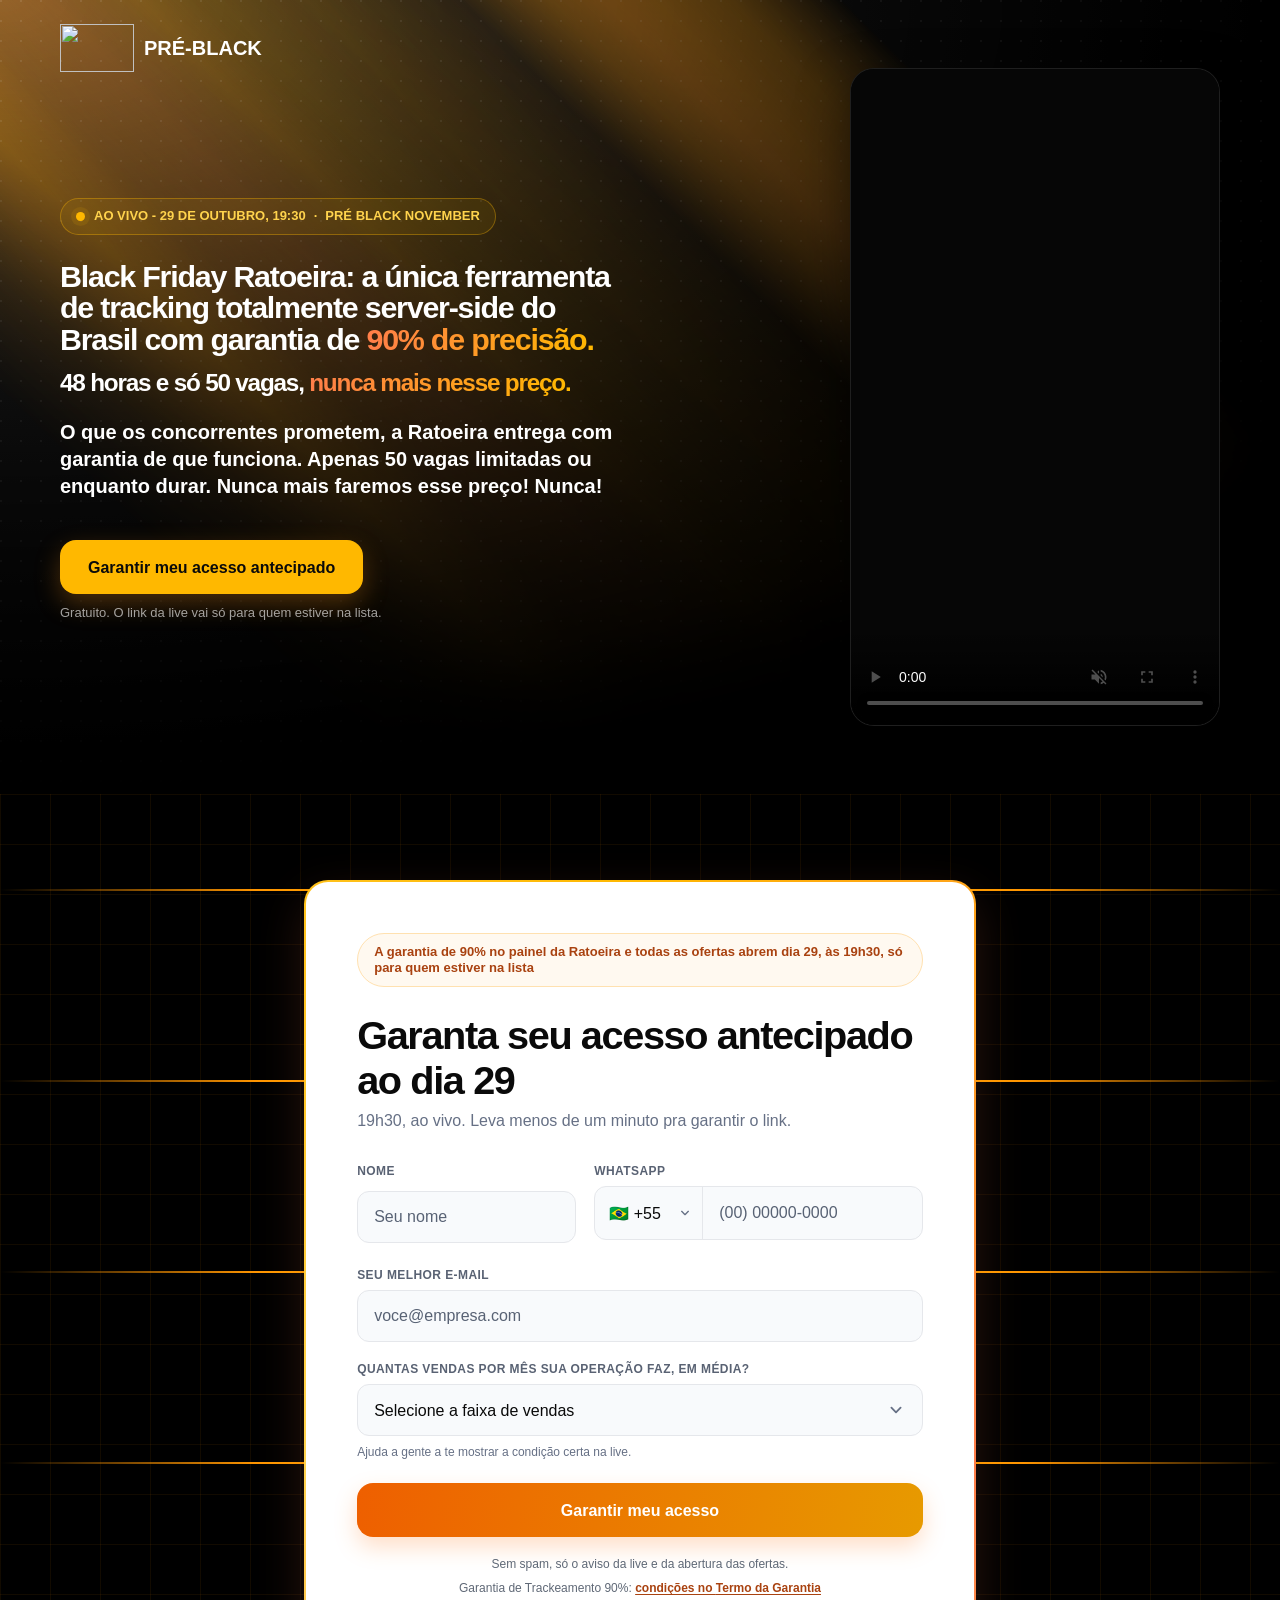
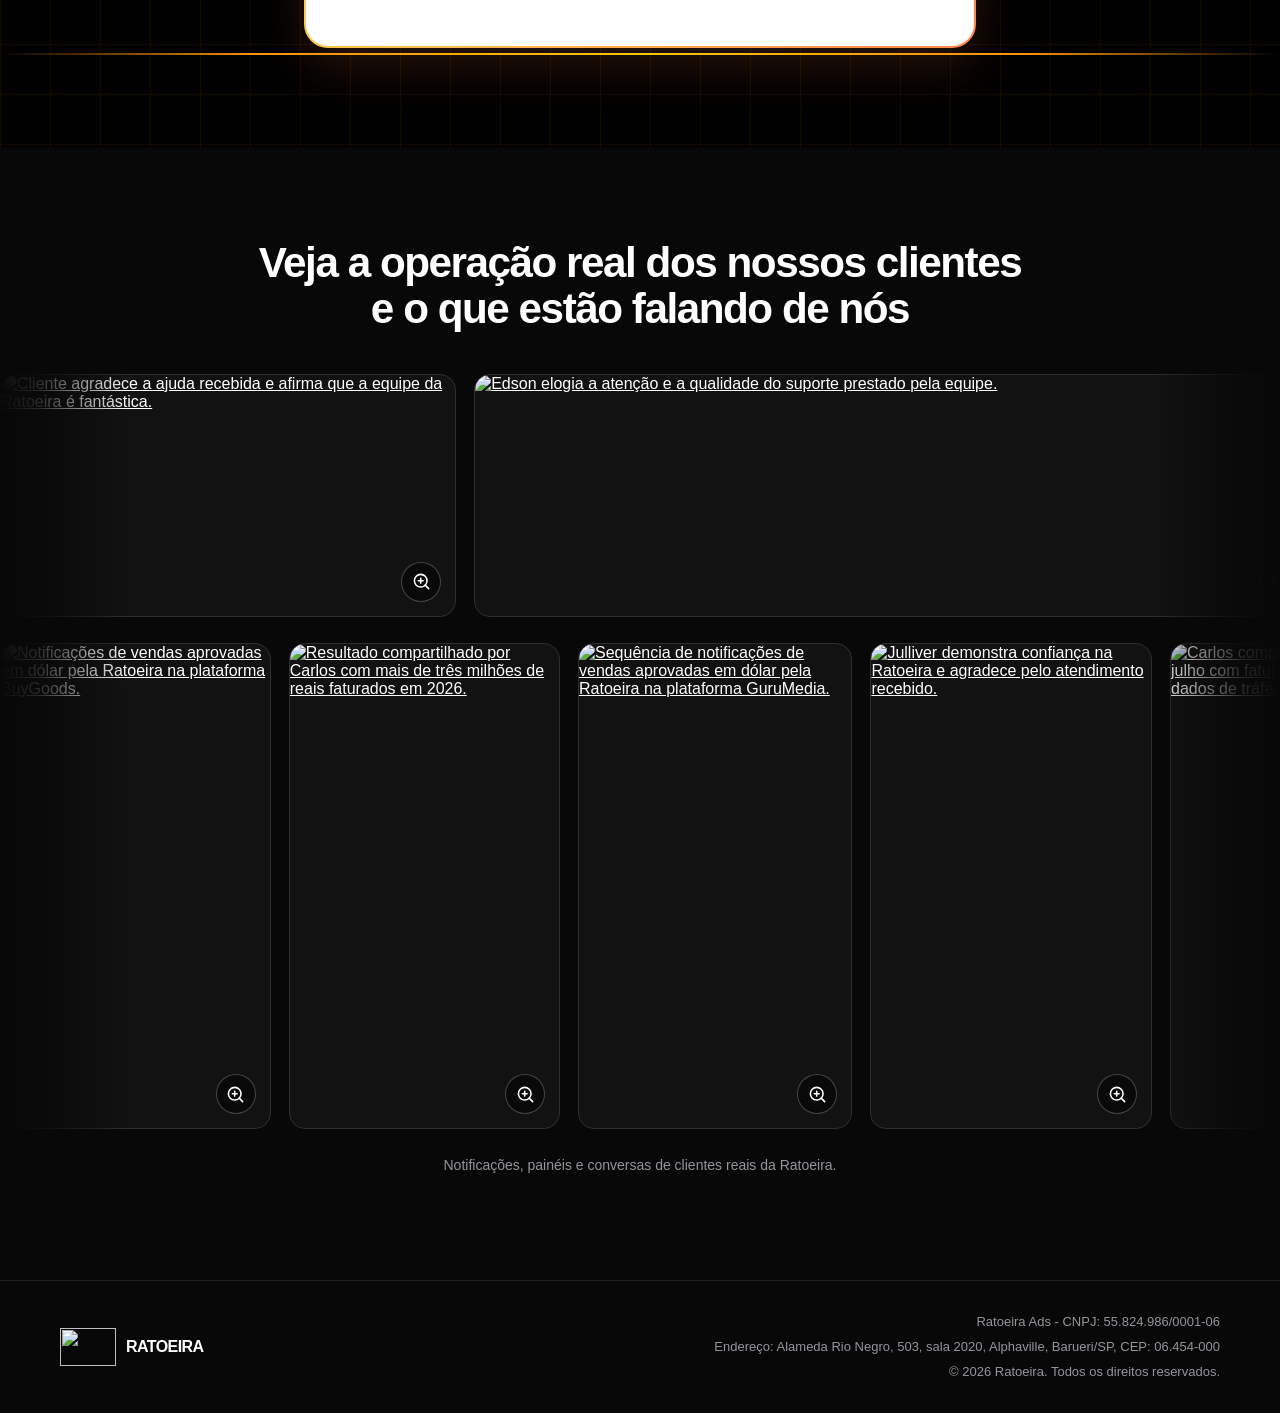
==== commit e02d96d4: "copy: hero v3 com bloco de escassez menor e separado" ====
--- a/index.html
+++ b/index.html
@@ -20,7 +20,7 @@
     <link rel="preload" href="assets/hero-video-poster.webp?v=2" as="image" type="image/webp" />
     <link rel="preload" href="assets/ratoeira-mark.png" as="image" />
     <link rel="preload" href="assets/inter-extra-bold.ttf" as="font" type="font/ttf" crossorigin />
-    <link rel="stylesheet" href="styles.css?v=21" />
+    <link rel="stylesheet" href="styles.css?v=22" />
     <script src="script.js?v=8" defer></script>
     <script src="scanner.js" defer></script>
     <script src="testimonials.js?v=12" defer></script>
@@ -78,8 +78,10 @@
               <span class="hero-title__line">Black Friday Ratoeira: a única ferramenta de</span>
               <span class="hero-title__line">tracking totalmente server-side do Brasil</span>
               <span class="hero-title__line">com garantia de <em>90% de precisão.</em></span>
-              <span class="hero-title__line hero-title__line--break">48 horas e só 50 vagas,</span>
-              <span class="hero-title__line"><em>nunca mais nesse preço.</em></span>
+              <span class="hero-title__sub">
+                <span class="hero-title__line">48 horas e só 50 vagas,</span>
+                <span class="hero-title__line"><em>nunca mais nesse preço.</em></span>
+              </span>
             </h1>
             <p class="hero__lead">O que os concorrentes prometem, a Ratoeira entrega com garantia de que funciona. Apenas 50 vagas limitadas ou enquanto durar. Nunca mais faremos esse preço! Nunca!</p>
             <a class="button button--primary" href="#oferta" data-track="hero-cta">Garantir meu acesso antecipado</a>
--- a/styles.css
+++ b/styles.css
@@ -186,12 +186,13 @@
   color: transparent;
 }
 .hero-title__line { display: inline; }
-/* V3 — headline longo da oferta direta: flui como parágrafo, com quebra antes da escassez */
+/* V3 — headline longo da oferta direta: flui como parágrafo, com bloco de escassez menor e separado */
 .hero-title--v3 { max-width: 24ch; font-size: clamp(1.7rem, 5vw, 2.3rem); }
-.hero-title--v3 .hero-title__line--break { display: block; margin-top: 0.4em; }
+.hero-title--v3 .hero-title__sub { display: block; margin-top: 0.6em; font-size: 0.8em; }
 @media (min-width: 961px) {
   .hero-title--v3 { max-width: none; font-size: clamp(1.9rem, 2.3vw, 2.4rem); }
   .hero-title--v3 .hero-title__line { display: inline; white-space: normal; }
+  .hero-title--v3 .hero-title__sub .hero-title__line { display: inline; white-space: normal; }
 }
 .hero .brand { color: #fff; }
 .hero .brand span { font-family: "Inter Local", Inter, ui-sans-serif, -apple-system, BlinkMacSystemFont, "Segoe UI", sans-serif; letter-spacing: 0; }
